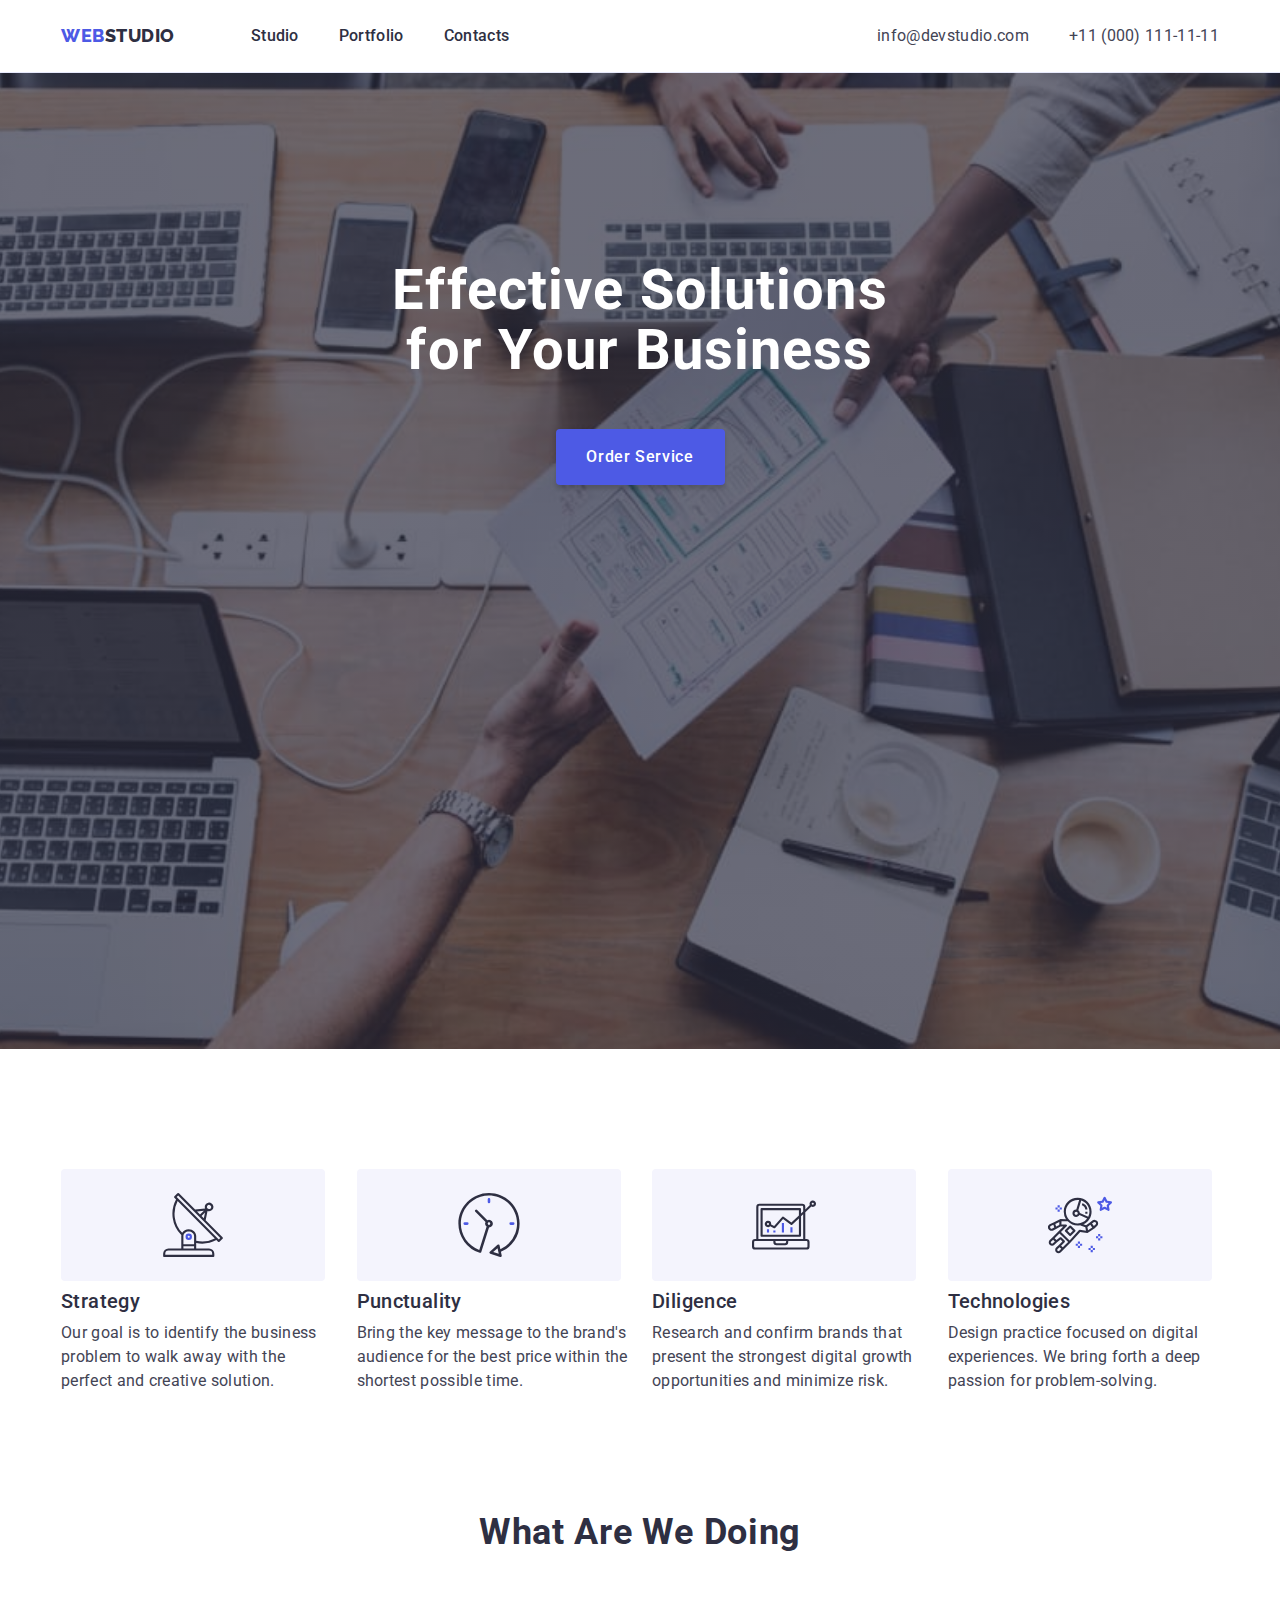
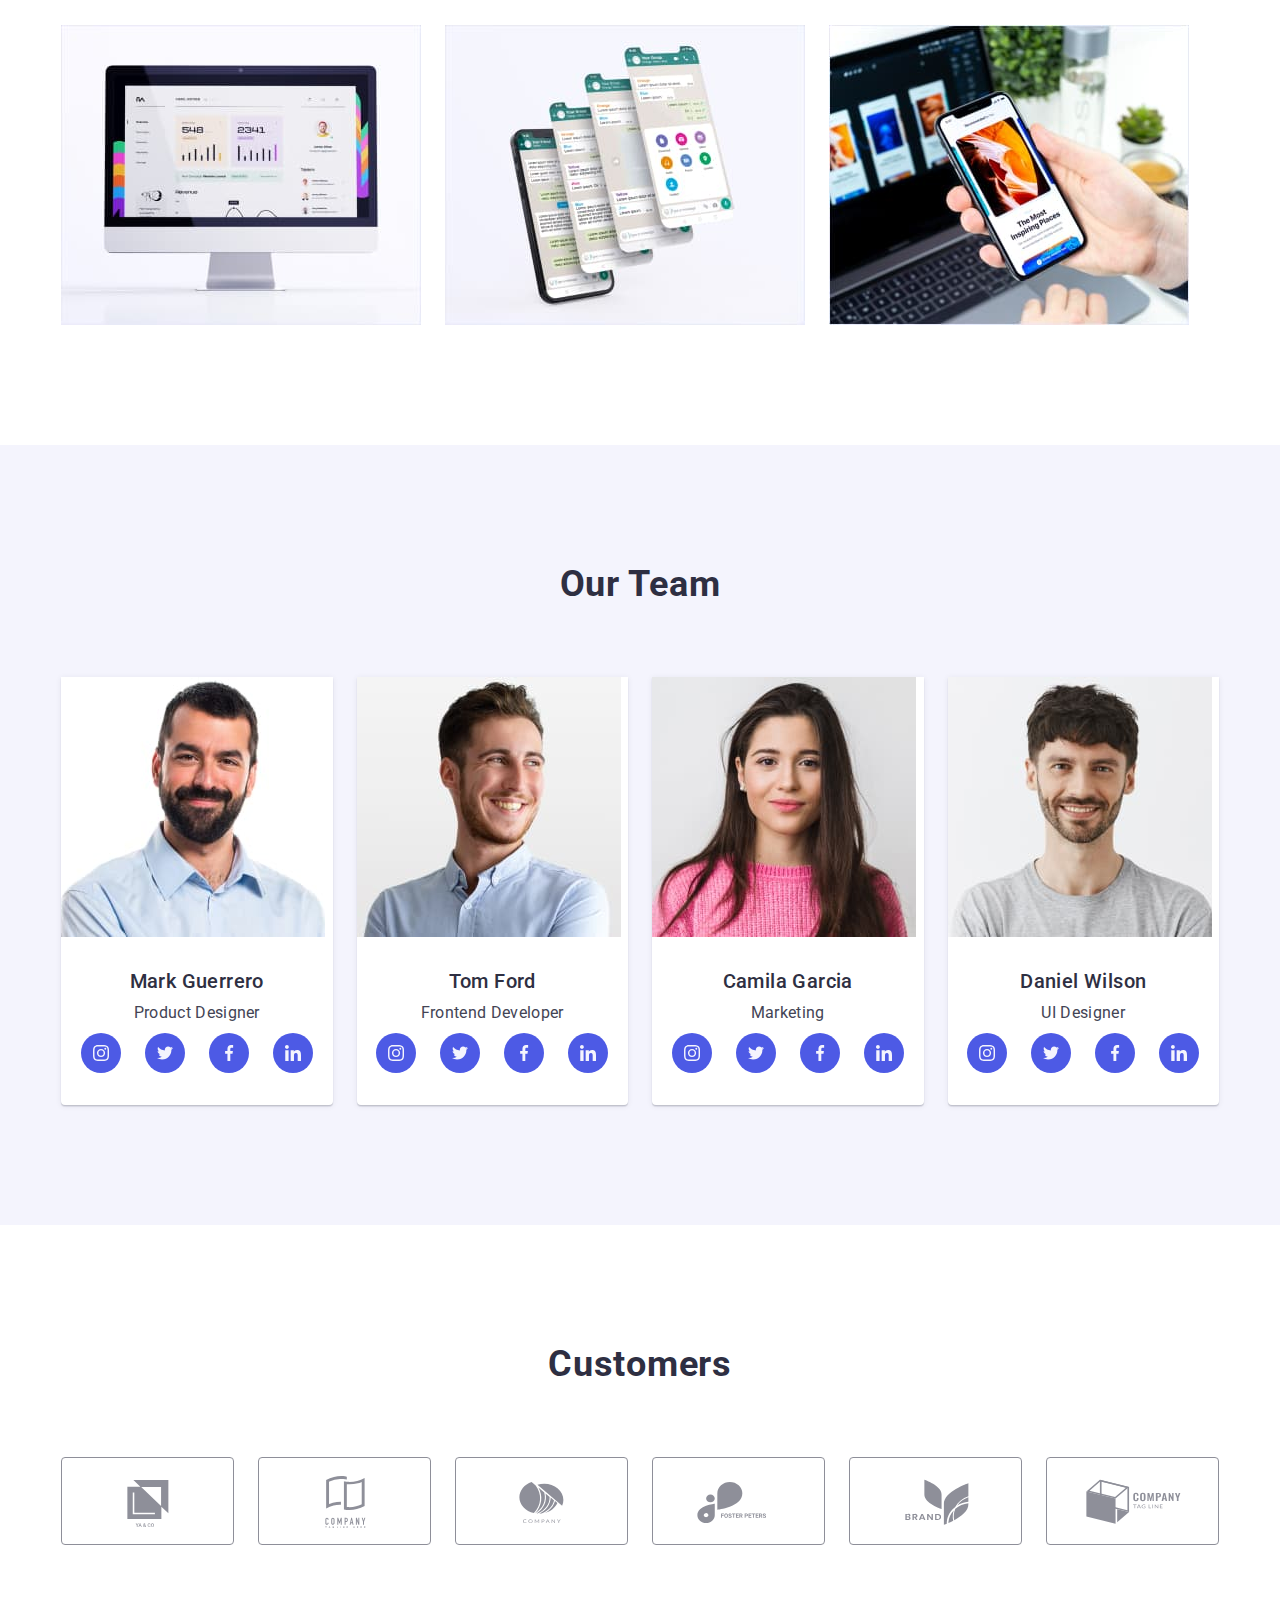
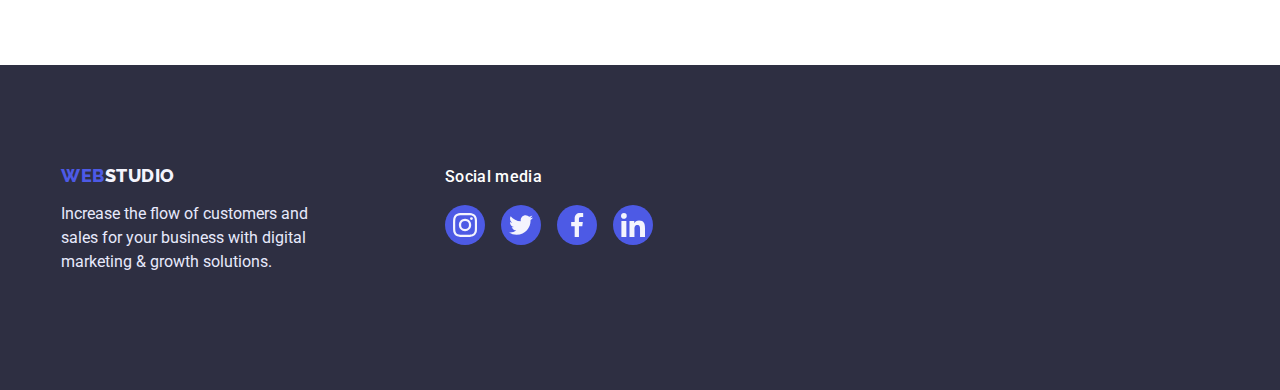
==== index.html @ d2c9862b "Initial commit" ====
<!DOCTYPE html>
<html lang="en">
  <head>
    <meta charset="UTF-8" />
    <meta http-equiv="X-UA-Compatible" content="IE=edge" />
    <meta name="viewport" content="width=device-width, initial-scale=1.0" />
    <title>WebStudio</title>
    <link rel="preconnect" href="https://fonts.googleapis.com" />
    <link rel="preconnect" href="https://fonts.gstatic.com" crossorigin />
    <link
      href="https://fonts.googleapis.com/css2?family=Raleway:wght@800&family=Roboto:wght@400;500;700;900&display=swap"
      rel="stylesheet"
    />

    <link
      rel="stylesheet"
      href="https://cdnjs.cloudflare.com/ajax/libs/modern-normalize/1.1.0/modern-normalize.min.css"
      integrity="sha512-wpPYUAdjBVSE4KJnH1VR1HeZfpl1ub8YT/NKx4PuQ5NmX2tKuGu6U/JRp5y+Y8XG2tV+wKQpNHVUX03MfMFn9Q=="
      crossorigin="anonymous"
      referrerpolicy="no-referrer"
    />

    <link rel="stylesheet" href="./css/styles.css" />
  </head>
  <body>
    <header class="heder-border">
      <div class="container box main-nav">
        <nav class="main-nav">
          <a href="./index.html" class="main-logo link"
            >Web<span class="logo-part link">Studio</span>
          </a>
          <ul class="list site-nav">
            <li><a href="./index.html" class="studio-navi link">Studio</a></li>
            <li>
              <a href="./portfolio.html" class="studio-navi link">Portfolio</a>
            </li>
            <li><a href="" class="studio-navi link">Contacts</a></li>
          </ul>
        </nav>
        <address class="feedback">
          <ul class="list feedback-nav">
            <li>
              <a href="mailto:info@devstudio.com" class="feedback-email link"
                >info@devstudio.com</a
              >
            </li>
            <li>
              <a href="tel:+110001111111" class="feedback-telefon link"
                >+11 (000) 111-11-11</a
              >
            </li>
          </ul>
        </address>
      </div>
    </header>
    <main>
      <!--section 1-->
      <section class="hero-section overlay">
        <div class="container box">
          <h1 class="hero-title">Effective Solutions for Your Business</h1>
          <button type="button" class="button">Order Service</button>
        </div>
      </section>

      <!--section 2-->
      <section class="our-advantages">
        <div class="container box">
          <h2 class="header-zwai" hidden>Our advantages</h2>
          <ul class="list advantages-item">
            <li class="text advantages">
              <div class="icons-seczwai">
                <svg class="logo-szwai" width="64" height="64">
                  <use href="./images/icon.svg#icon-antenna"></use>
                </svg>
              </div>
              <h3 class="header-drai studio">Strategy</h3>
              <p class="main-text studio">
                Our goal is to identify the business problem to walk away with
                the perfect and creative solution.
              </p>
            </li>
            <li class="text advantages">
              <div class="icons-seczwai">
                <svg class="logo-szwai" width="64" height="64">
                  <use href="./images/icon.svg#icon-clock"></use>
                </svg>
              </div>
              <h3 class="header-drai studio">Punctuality</h3>
              <p class="main-text studio">
                Bring the key message to the brand's audience for the best price
                within the shortest possible time.
              </p>
            </li>
            <li class="text advantages">
              <div class="icons-seczwai">
                <svg class="logo-szwai" width="64" height="64">
                  <use href="./images/icon.svg#icon-diagram"></use>
                </svg>
              </div>
              <h3 class="header-drai studio">Diligence</h3>
              <p class="main-text studio">
                Research and confirm brands that present the strongest digital
                growth opportunities and minimize risk.
              </p>
            </li>
            <li class="text advantages">
              <div class="icons-seczwai">
                <svg class="logo-szwai" width="64" height="64">
                  <use href="./images/icon.svg#icon-astronaut"></use>
                </svg>
              </div>
              <h3 class="header-drai studio">Technologies</h3>
              <p class="main-text studio">
                Design practice focused on digital experiences. We bring forth a
                deep passion for problem-solving.
              </p>
            </li>
          </ul>
        </div>
      </section>

      <!--section 3-->
      <section class="we-doing">
        <div class="container box">
          <h2 class="header-zwai">What are we doing</h2>
          <ul class="list wedoing-item">
            <li class="wedoing-image">
              <img src="./images/studio/comp.jpg" alt="Computer" width="360" />
            </li>
            <li class="wedoing-image">
              <img
                src="./images/studio/telefon.jpg"
                alt="Telefon"
                width="360"
              />
            </li>
            <li class="wedoing-image">
              <img
                src=".//images/studio/telefonlaptop.jpg"
                alt="Telefon-laptop"
                width="360"
              />
            </li>
          </ul>
        </div>
      </section>

      <!--section 4-->
      <section class="section-vier">
        <div class="container box">
          <h2 class="header-zwai">Our Team</h2>
          <ul class="list ourteam-item">
            <li class="team-item ourteam-image">
              <img
                src="./images/studio/markguerero.jpg"
                alt="Mark Guerrero"
                width="264"
              />
              <div class="work-position">
                <h3 class="header-drai">Mark Guerrero</h3>
                <p class="main-text">Product Designer</p>
                <ul class="social-list list">
                  <li class="social-list-item">
                    <a href="" class="social-list-link">
                      <svg class="social-list-icon" width="16" height="16">
                        <use href="./images/icon.svg#icon-instagram"></use>
                      </svg>
                    </a>
                  </li>
                  <li class="social-list-item">
                    <a href="" class="social-list-link">
                      <svg class="social-list-icon" width="16" height="16">
                        <use href="./images/icon.svg#icon-twitter"></use>
                      </svg>
                    </a>
                  </li>
                  <li class="social-list-item">
                    <a href="" class="social-list-link">
                      <svg class="social-list-icon" width="16" height="16">
                        <use href="./images/icon.svg#icon-facebook"></use>
                      </svg>
                    </a>
                  </li>
                  <li class="social-list-item">
                    <a href="" class="social-list-link">
                      <svg class="social-list-icon" width="16" height="16">
                        <use href="./images/icon.svg#icon-linkedin"></use>
                      </svg>
                    </a>
                  </li>
                </ul>
              </div>
            </li>
            <li class="team-item ourteam-image">
              <img
                src="./images/studio/tomford.jpg"
                alt="Tom Ford"
                width="264"
              />
              <div class="work-position">
                <h3 class="header-drai">Tom Ford</h3>
                <p class="main-text">Frontend Developer</p>
                <ul class="social-list list">
                  <li class="social-list-item">
                    <a href="" class="social-list-link">
                      <svg class="social-list-icon" width="16" height="16">
                        <use href="./images/icon.svg#icon-instagram"></use>
                      </svg>
                    </a>
                  </li>
                  <li class="social-list-item">
                    <a href="" class="social-list-link">
                      <svg class="social-list-icon" width="16" height="16">
                        <use href="./images/icon.svg#icon-twitter"></use>
                      </svg>
                    </a>
                  </li>
                  <li class="social-list-item">
                    <a href="" class="social-list-link">
                      <svg class="social-list-icon" width="16" height="16">
                        <use href="./images/icon.svg#icon-facebook"></use>
                      </svg>
                    </a>
                  </li>
                  <li class="social-list-item">
                    <a href="" class="social-list-link">
                      <svg class="social-list-icon" width="16" height="16">
                        <use href="./images/icon.svg#icon-linkedin"></use>
                      </svg>
                    </a>
                  </li>
                </ul>
              </div>
            </li>
            <li class="team-item ourteam-image">
              <img
                src="./images/studio/camilagarcia.jpg"
                alt="Camila Garcia"
                width="264"
              />
              <div class="work-position">
                <h3 class="header-drai">Camila Garcia</h3>
                <p class="main-text">Marketing</p>
                <ul class="social-list list">
                  <li class="social-list-item">
                    <a href="" class="social-list-link">
                      <svg class="social-list-icon" width="16" height="16">
                        <use href="./images/icon.svg#icon-instagram"></use>
                      </svg>
                    </a>
                  </li>
                  <li class="social-list-item">
                    <a href="" class="social-list-link">
                      <svg class="social-list-icon" width="16" height="16">
                        <use href="./images/icon.svg#icon-twitter"></use>
                      </svg>
                    </a>
                  </li>
                  <li class="social-list-item">
                    <a href="" class="social-list-link">
                      <svg class="social-list-icon" width="16" height="16">
                        <use href="./images/icon.svg#icon-facebook"></use>
                      </svg>
                    </a>
                  </li>
                  <li class="social-list-item">
                    <a href="" class="social-list-link">
                      <svg class="social-list-icon" width="16" height="16">
                        <use href="./images/icon.svg#icon-linkedin"></use>
                      </svg>
                    </a>
                  </li>
                </ul>
              </div>
            </li>
            <li class="team-item ourteam-image">
              <img
                src="./images/studio/danielwilson.jpg"
                alt="Daniel Wilson"
                width="264"
              />
              <div class="work-position">
                <h3 class="header-drai">Daniel Wilson</h3>
                <p class="main-text">UI Designer</p>
                <ul class="social-list list">
                  <li class="social-list-item">
                    <a
                      href="https://www.instagram.com"
                      class="social-list-link"
                    >
                      <svg class="social-list-icon" width="16" height="16">
                        <use href="./images/icon.svg#icon-instagram"></use>
                      </svg>
                    </a>
                  </li>
                  <li class="social-list-item">
                    <a href="" class="social-list-link">
                      <svg class="social-list-icon" width="16" height="16">
                        <use href="./images/icon.svg#icon-twitter"></use>
                      </svg>
                    </a>
                  </li>
                  <li class="social-list-item">
                    <a href="" class="social-list-link">
                      <svg class="social-list-icon" width="16" height="16">
                        <use href="./images/icon.svg#icon-facebook"></use>
                      </svg>
                    </a>
                  </li>
                  <li class="social-list-item">
                    <a href="" class="social-list-link">
                      <svg class="social-list-icon" width="16" height="16">
                        <use href="./images/icon.svg#icon-linkedin"></use>
                      </svg>
                    </a>
                  </li>
                </ul>
              </div>
            </li>
          </ul>
        </div>
      </section>

      <!-- Section-5 -->

      <section class="company">
        <div class="container box">
          <h2 class="header-zwai section-funf">Customers</h2>
          <ul class="compani-list list">
            <li class="company-list-item">
              <a href="" class="company-list-link">
                <svg class="company-list-icon" width="104" height="56">
                  <use href="./images/icon.svg#icon-Logo"></use>
                </svg>
              </a>
            </li>
            <li class="company-list-item">
              <a href="" class="company-list-link">
                <svg class="company-list-icon" width="104" height="56">
                  <use href="./images/icon.svg#icon-Logo-1"></use>
                </svg>
              </a>
            </li>
            <li class="company-list-item">
              <a href="" class="company-list-link">
                <svg class="company-list-icon" width="104" height="56">
                  <use href="./images/icon.svg#icon-Logo-2"></use>
                </svg>
              </a>
            </li>
            <li class="company-list-item">
              <a href="" class="company-list-link">
                <svg class="company-list-icon" width="104" height="56">
                  <use href="./images/icon.svg#icon-Logo-3"></use>
                </svg>
              </a>
            </li>
            <li class="company-list-item">
              <a href="" class="company-list-link">
                <svg class="company-list-icon" width="104" height="56">
                  <use href="./images/icon.svg#icon-Logo-4"></use>
                </svg>
              </a>
            </li>
            <li class="company-list-item">
              <a href="" class="company-list-link">
                <svg class="company-list-icon" width="104" height="56">
                  <use href="./images/icon.svg#icon-Logo-5"></use>
                </svg>
              </a>
            </li>
          </ul>
        </div>
      </section>
    </main>
    <footer class="footer-item box">
      <div class="container footer-zwaipart box">
        <div class="footer-part-main">
          <a href="./index.html" class="main-logo link"
            >Web<span class="footer-part link">Studio</span>
          </a>
          <p class="footer-inform">
            Increase the flow of customers and sales for your business with
            digital marketing & growth solutions.
          </p>
        </div>
        <div class="footer-part-social">
          <p class="social-media">Social media</p>
          <ul class="socialmedia-list list">
            <li class="socialmedia-item">
              <a href="" class="socialmedia-link">
                <svg class="socialmedia-icon" width="24" height="24">
                  <use href="./images/icon.svg#icon-instagram"></use>
                </svg>
              </a>
            </li>
            <li class="socialmedia-item">
              <a href="" class="socialmedia-link">
                <svg class="socialmedia-icon" width="24" height="24">
                  <use href="./images/icon.svg#icon-twitter"></use>
                </svg>
              </a>
            </li>
            <li class="socialmedia-item">
              <a href="" class="socialmedia-link">
                <svg class="socialmedia-icon" width="24" height="24">
                  <use href="./images/icon.svg#icon-facebook"></use>
                </svg>
              </a>
            </li>
            <li class="socialmedia-item">
              <a href="" class="socialmedia-link">
                <svg class="socialmedia-icon" width="24" height="24">
                  <use href="./images/icon.svg#icon-linkedin"></use>
                </svg>
              </a>
            </li>
          </ul>
        </div>
      </div>
    </footer>
  </body>
</html>
---- css/styles.css ----
/* Typography */

/* Colors */

:root {
  --primary-brand-color: #4d5ae5;
  --pressed-state-color: #404bbf;
  --dark-color: #2e2f42;
  --success-color: #31d0aa;
  --body-text-color: #434455;
  --subtle-text-color: #8e8f99;
  --accent-color: #e7e9fc;
  --light-color: #f4f4fd;
  --modal-overlay-color: #2e2f42;
  --hero-background-color: #2e2f42;
  --body-background-color: #ffffff;
  --company-color: #afb1b8;
}

.link {
  text-decoration: none;
}

.list {
  padding: 0;
  margin: 0;

  list-style: none;
}

/* .box {
  outline: 2px solid tomato;
} */

.section-padding {
  padding-top: 0;
  padding-bottom: 0;
}

.container {
  width: 1158px;
  padding-left: 15px;
  padding-right: 15px;
  margin: 0 auto;
}

img {
  display: block;
}

/* Header 1 */
.hero-title {
  margin: 0 auto 48px;
  max-width: 496px;

  font-weight: 700;
  font-size: 56px;
  line-height: 1.07;
  letter-spacing: 0.02em;
  color: var(--body-background-color);
}

/* Header 2 */
.header-zwai {
  margin-top: 0;
  margin-bottom: 72px;

  font-weight: 700;
  font-size: 36px;
  line-height: 1.11;
  text-align: center;
  letter-spacing: 0.02em;
  text-transform: capitalize;
  color: var(--dark-color);
}

/* Header 3 */
.header-drai {
  text-align: center;
  margin-top: 0;
  margin-bottom: 8px;

  font-weight: 500;
  font-size: 20px;
  line-height: 1.2;
  letter-spacing: 0.02em;
  color: var(--dark-color);
}

body {
  margin: 0;
  font-family: 'Roboto', sans-serif;
  background-color: var(--body-background-color);
  color: var(--body-text-color);
}

.main-text {
  text-align: center;
  margin-top: 0;
  margin-bottom: 0;

  font-size: 16px;
  line-height: 1.5;
  letter-spacing: 0.02em;
  color: var(--body-text-color);
}

/* Header */

.heder-border {
  border-bottom: 1px solid var(--accent-color);
  box-shadow: 0px 2px 1px rgba(46, 47, 66, 0.08),
    0px 1px 1px rgba(46, 47, 66, 0.16), 0px 1px 6px rgba(46, 47, 66, 0.08);
}

.main-logo {
  margin-right: 76px;

  font-family: 'Raleway', sans-serif;
  font-weight: 800;
  font-size: 18px;
  line-height: 1.17;
  letter-spacing: 0.03em;
  text-transform: uppercase;
  color: var(--primary-brand-color);
}

.main-nav {
  display: flex;
  align-items: center;
  margin-right: auto;
}

.main-logo .logo-part {
  color: var(--dark-color);
}

/* Site nav */
.site-nav {
  display: flex;
  gap: 40px;
}

.studio-navi {
  display: block;
  padding: 24px 0;

  font-weight: 500;
  font-size: 16px;
  line-height: 1.5;
  letter-spacing: 0.02em;
  color: var(--dark-color);
}

.studio-navi:hover,
.studio-navi:focus {
  color: var(--pressed-state-color);
}

.feedback {
  font-style: normal;
  font-weight: 400;
  font-size: 16px;
  line-height: 1.5;
  letter-spacing: 0.02em;
  color: var(--body-text-color);
}

.feedback-nav {
  display: flex;
  gap: 40px;
}

.feedback-email {
  font-size: 16px;
  line-height: 1.5;
  letter-spacing: 0.02em;
  color: var(--body-text-color);
}

.feedback-telefon {
  margin-right: 0;

  font-size: 16px;
  line-height: 1.5;
  letter-spacing: 0.02em;
  color: var(--body-text-color);
}

.feedback-email:hover,
.feedback-email:focus,
.feedback-telefon:hover,
.feedback-telefon:focus {
  color: var(--pressed-state-color);
}
/* Studio */

/* Main */
/* section 1 hero-section*/

.hero-section {
  padding-top: 188px;
  padding-bottom: 188px;
  text-align: center;

  background-color: var(--hero-background-color);
}

.overlay {
  max-width: 1440px;
  height: 600px;
  margin-left: auto;
  margin-right: auto;
  background-image: linear-gradient(
      rgba(46, 47, 66, 0.7),
      rgba(46, 47, 66, 0.7)
    ),
    url(../images/bg/people-office.jpg);
  background-repeat: no-repeat;
  background-position: center;
  background-color: var(--hero-background-color);
  background-size: cover;
}

.button {
  display: block;
  min-width: 169px;
  height: 56px;
  border: none;
  border-radius: 4px;
  box-shadow: 0px 4px 4px rgba(0, 0, 0, 0.15);
  cursor: pointer;
  margin: 0 auto;

  color: var(--body-background-color);
  background-color: var(--primary-brand-color);
  font-family: 'Roboto', sans-serif;
  font-weight: 500;
  font-size: 16px;
  line-height: 1.5;
  letter-spacing: 0.04em;
}

.button:hover,
.button:focus {
  background-color: var(--pressed-state-color);
  cursor: pointer;
}

/* section 2 our-advantages */
.our-advantages {
  padding: 120px 0;
}

.advantages-item {
  display: flex;
  gap: 24px;
}

.text.advantages {
  width: calc((100% - 72px) / 4);
}

.header-drai.studio {
  display: block;
  text-align: left;
}

.main-text.studio {
  text-align: left;
}

.icons-seczwai {
  display: flex;
  justify-content: center;
  align-items: center;
  border-radius: 4px;
  width: 264px;
  height: 112px;
  background-color: var(--light-color);
  /* outline: 1px solid tomato; */
  margin-bottom: 8px;
}

.logo-szwai {
  display: flex;
  justify-content: center;
  align-items: center;
}

/* section 3 we-doing */

.we-doing {
  padding-bottom: 120px;
}

.wedoing-item {
  display: flex;
  gap: 24px;
}

.wedoing-item.wedoing-image {
  width: calc((100% - 48px) / 3);
}

/* section 4 */
.section-vier {
  padding-top: 120px;
  padding-bottom: 120px;
  background-color: var(--light-color);
}

.ourteam-item {
  display: flex;
  gap: 24px;
}

.team-item {
  width: calc((100% - 72px) / 4);

  background-color: var(--body-background-color);
  box-shadow: 0px 1px 6px rgba(46, 47, 66, 0.08),
    0px 1px 1px rgba(46, 47, 66, 0.16), 0px 2px 1px rgba(46, 47, 66, 0.08);
  border-radius: 0px 0px 4px 4px;
}

.work-position {
  padding: 32px 0;
  border-radius: 0px 0px 4px 4px;
}

.social-list-link {
  display: flex;
  justify-content: center;
  align-items: center;

  width: 40px;
  height: 40px;
  border-radius: 50%;
  background-color: var(--primary-brand-color);
}

.social-list-icon {
  fill: var(--light-color);
}

.social-list {
  display: flex;
  justify-content: center;
  gap: 24px;
  margin-top: 8px;
}

.social-list-link:hover,
.social-list-link:focus {
  background-color: var(--pressed-state-color);
}

/* Section-5 */
.company {
  padding-top: 120px;
  padding-bottom: 120px;
}

.header-zwai.section-funf {
  line-height: 1.1;
}

.compani-list {
  display: flex;
  align-items: center;
  gap: 24px;
}

.company-list-item {
  display: flex;
  width: calc((100% - 120px) / 6);
  height: 88px;
}

.company-list-icon {
  fill: currentColor;
}

.company-list-link {
  display: flex;
  align-items: center;
  justify-content: center;
  width: 100%;

  border: 1px solid var(--subtle-text-color);
  border-radius: 4px;
  color: var(--subtle-text-color);
  /* color: var(--company-color); */
}

.company-list-link:hover,
.company-list-link:focus {
  border: 1px solid var(--pressed-state-color);
  color: var(--pressed-state-color);
}

/* Footer */
.footer-item {
  padding-top: 100px;
  padding-bottom: 100px;
  background-color: var(--dark-color);
}

.footer-einspart > a {
  display: inline-block;
  margin-bottom: 16px;
}

.footer-part {
  font-size: 18px;
  line-height: 1.17;
  letter-spacing: 0.03em;
  text-transform: uppercase;
  color: var(--light-color);
}

.footer-inform {
  margin-top: 16px;
  max-width: 264px;

  font-weight: 400;
  font-size: 16px;
  line-height: 24px;
  color: var(--accent-color);
}

.social-media {
  margin-top: 0;
  margin-bottom: 16px;
  padding-top: 0;
  font-weight: 500;
  font-size: 16px;
  line-height: 1.5;
  letter-spacing: 0.02em;
  color: var(--body-background-color);
}

.container.footer-zwaipart {
  display: flex;
  align-items: baseline;
  gap: 120px;
}

.socialmedia-icon {
  fill: var(--light-color);
}

.socialmedia-list {
  display: flex;
  justify-content: end;
  gap: 16px;
}

.socialmedia-link {
  display: flex;
  justify-content: center;
  align-items: center;

  width: 40px;
  height: 40px;
  border-radius: 50%;
  background-color: var(--primary-brand-color);
}

.socialmedia-link:hover,
.socialmedia-link:focus {
  background-color: var(--success-color);
}

/* Portfolio */
/* Main */

/* section-filters */
.filters {
  padding-right: 0;
  padding-left: 0;
  padding-top: 120px;
  padding-bottom: 120px;
}

.button-item {
  gap: 24px;
  margin-bottom: 72px;
  display: flex;
  justify-content: center;
}

.button-portfolio {
  padding: 12px 24px;
  border: 1px solid var(--accent-color);
  border-radius: 4px;

  color: var(--primary-brand-color);
  background-color: var(--light-color);
  font-family: 'Roboto', sans-serif;
  font-weight: 500;
  font-size: 16px;
  line-height: 1.5;
  letter-spacing: 0.04em;
}

.button-portfolio:hover,
.button-portfolio:focus {
  color: var(--body-background-color);
  background-color: var(--pressed-state-color);
  cursor: pointer;
  border: 1px solid transparent;
  box-shadow: 0px 3px 1px rgba(0, 0, 0, 0.1), 0px 2px 1px rgba(0, 0, 0, 0.08),
    0px 2px 2px rgba(0, 0, 0, 0.12);
}

.portfolio-title {
  margin-top: 0;
  margin-bottom: 8px;

  font-weight: 500;
  font-size: 20px;
  line-height: 1.2;
  letter-spacing: 0.02em;
  color: var(--dark-color);
}

.filters-image {
  column-gap: 24px;
  row-gap: 48px;
  display: flex;
  flex-wrap: wrap;
  /* background-color: teal; */
}

.filters-element {
  width: calc((100% - 48px) / 3);
  /* background-color: tomato; */
}

.filters-element:hover,
.filters-element:focus {
  box-shadow: 0px 1px 6px rgba(46, 47, 66, 0.08),
    0px 1px 1px rgba(46, 47, 66, 0.16), 0px 2px 1px rgba(46, 47, 66, 0.08);
}

.filters-element-link {
  display: block;
}

.filters-element-link:hover,
.filters-element-link:focus {
  box-shadow: 0px 1px 6px rgba(46, 47, 66, 0.08),
    0px 1px 1px rgba(46, 47, 66, 0.16), 0px 2px 1px rgba(46, 47, 66, 0.08);
}

.portfolio-work {
  padding: 32px 16px;
  border: 1px solid var(--accent-color);
  border-top: none;
  margin-bottom: 8px;
}

div.portfolio-work {
  margin-bottom: 0;
}

.main-text.portfolio {
  text-align: left;
}

/* .filters-element:not(:nth-child(3n)) {
  margin-right: 24px;
} */

/* .filters-element:nth-child(3n){
  margin-right: 0;
} */

/* .filters-element:not(:nth-last-child(-n + 3)) {
  margin-bottom: 48px;
} */

/* .filters-element:nth-last-child(-n+3){
  margin-bottom: 0;
} */
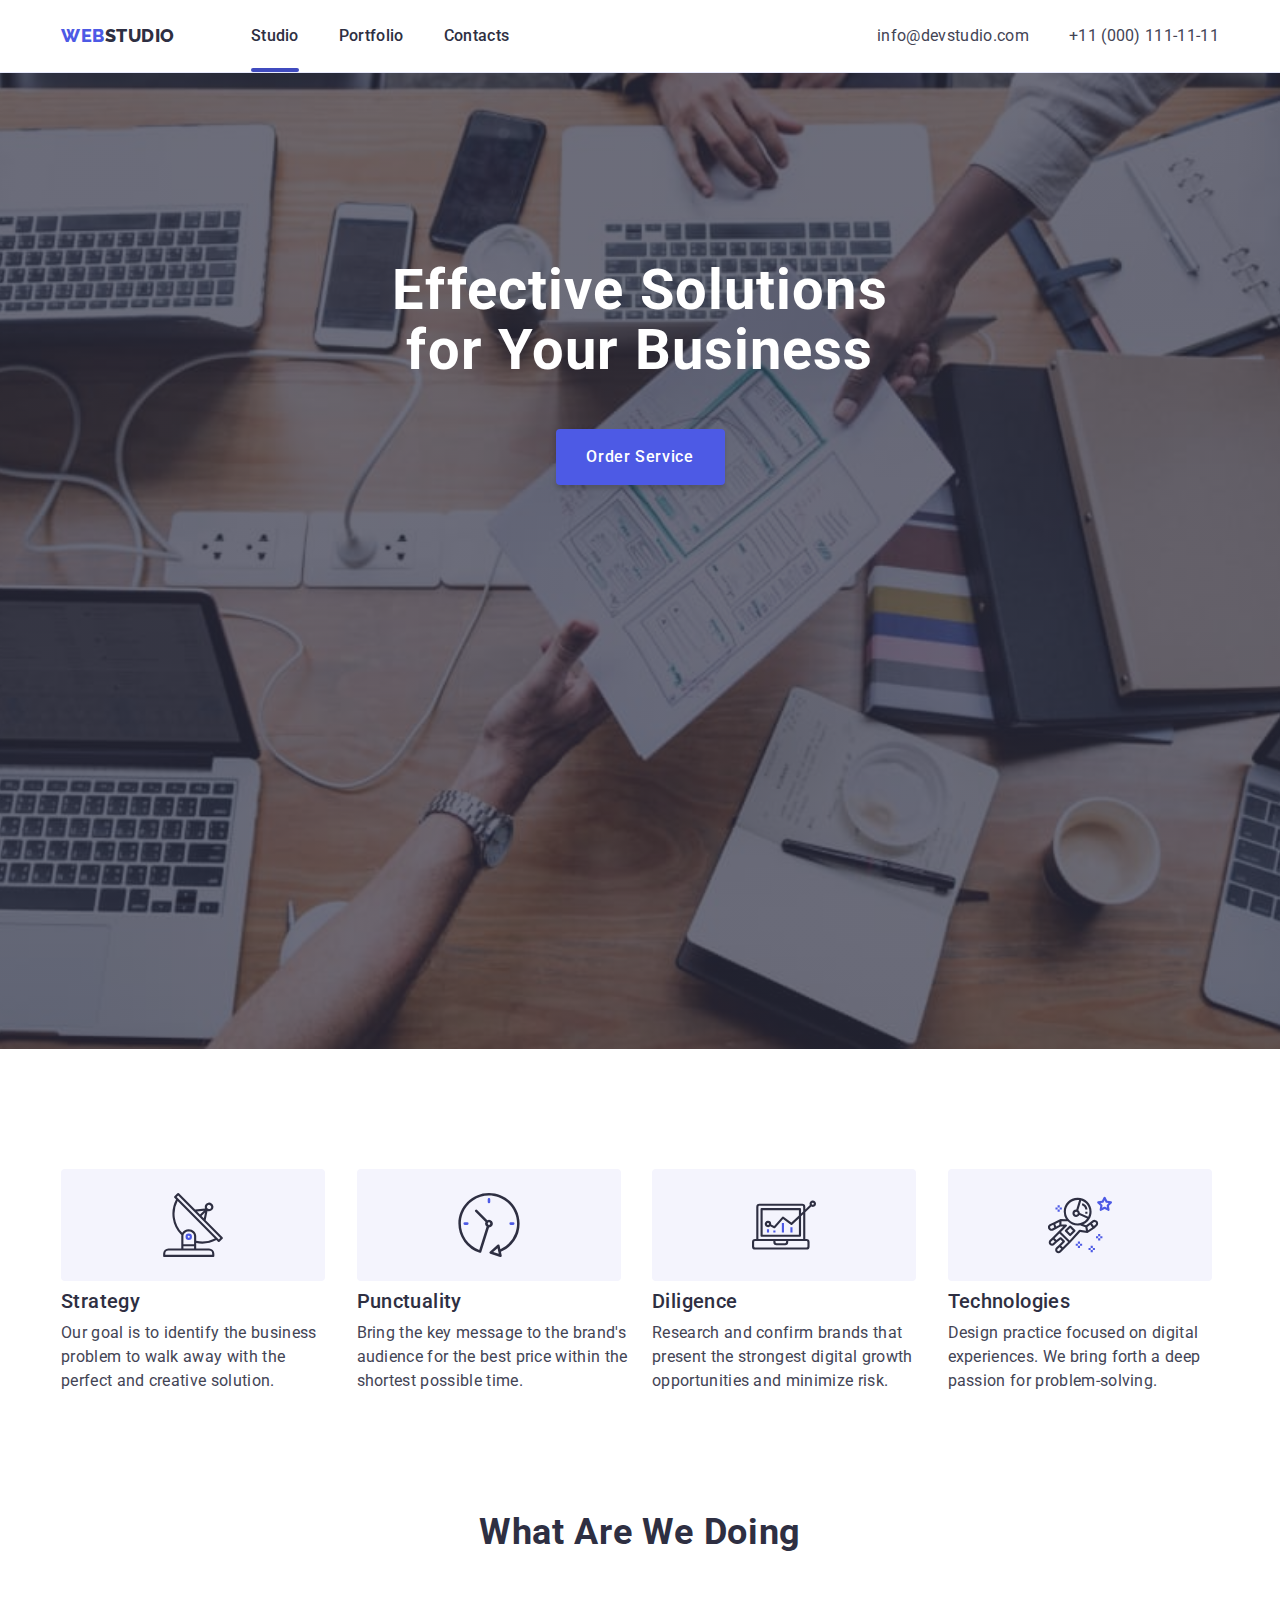
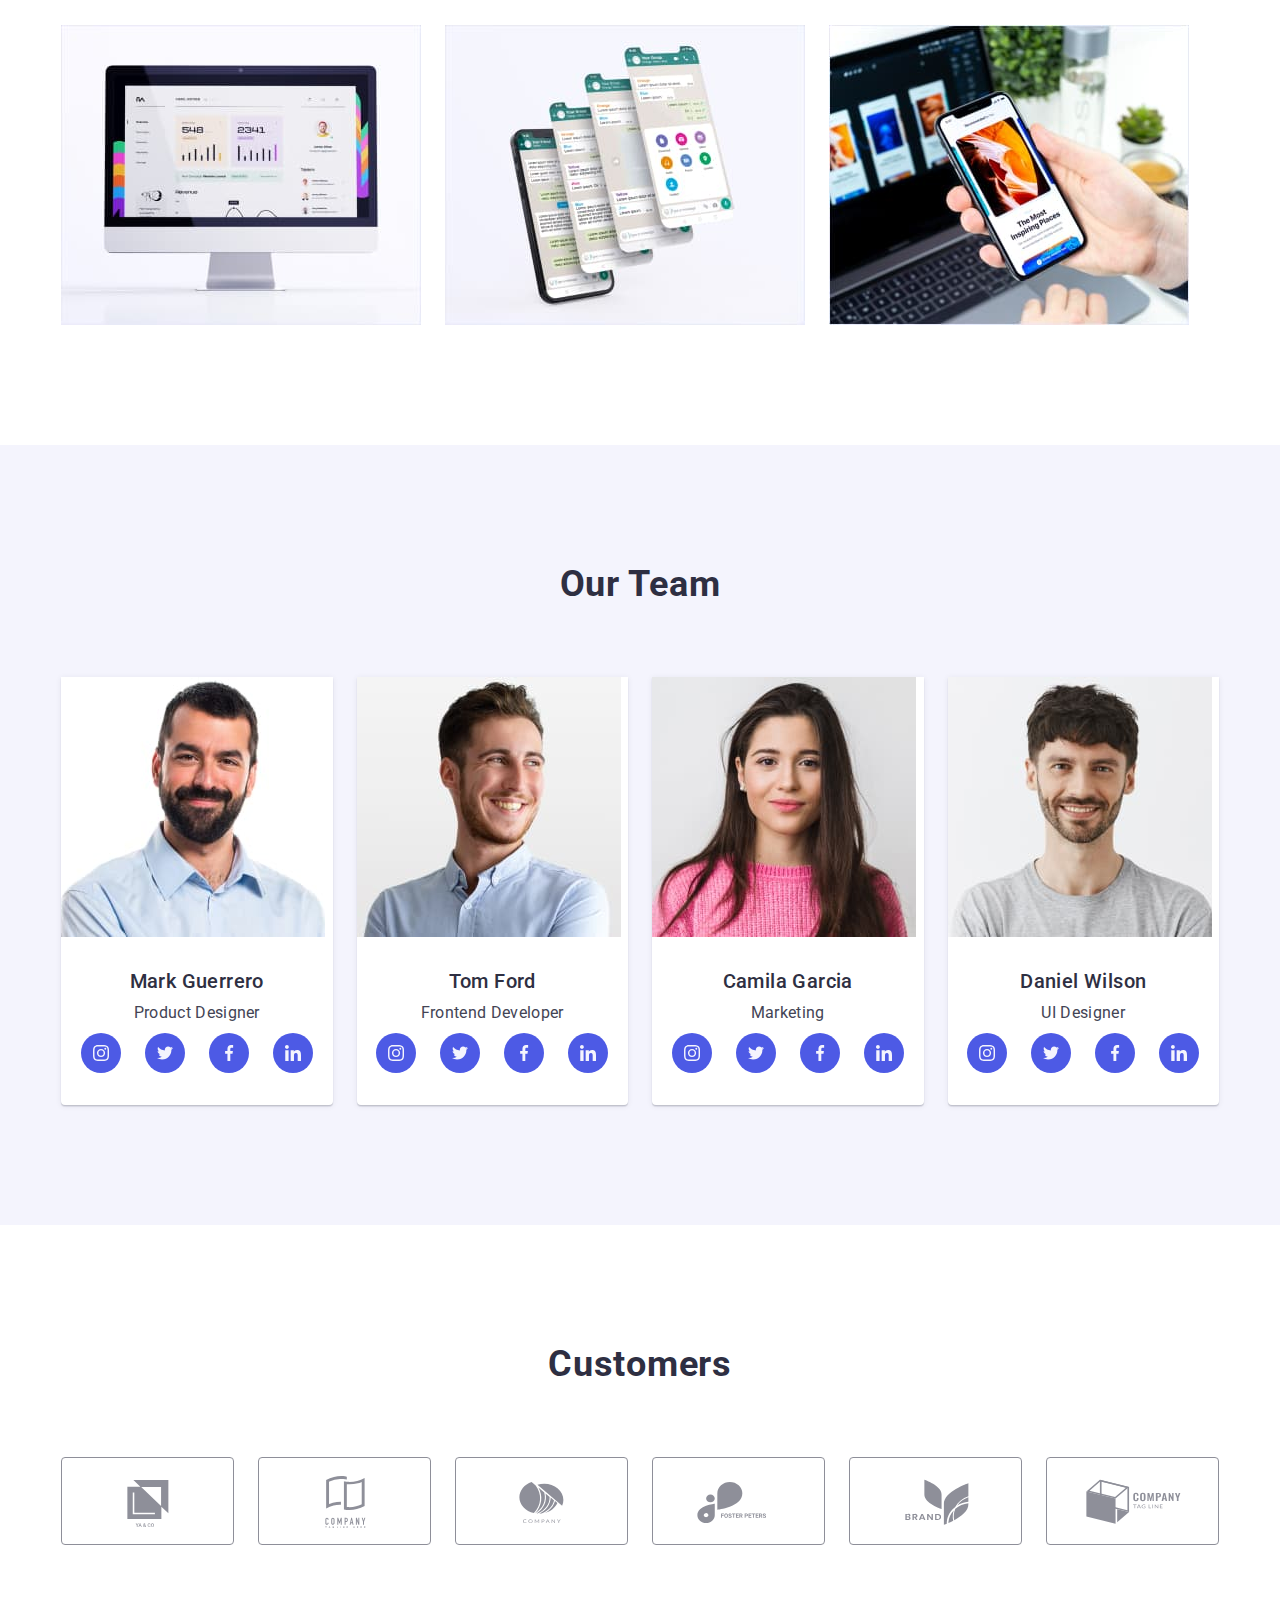
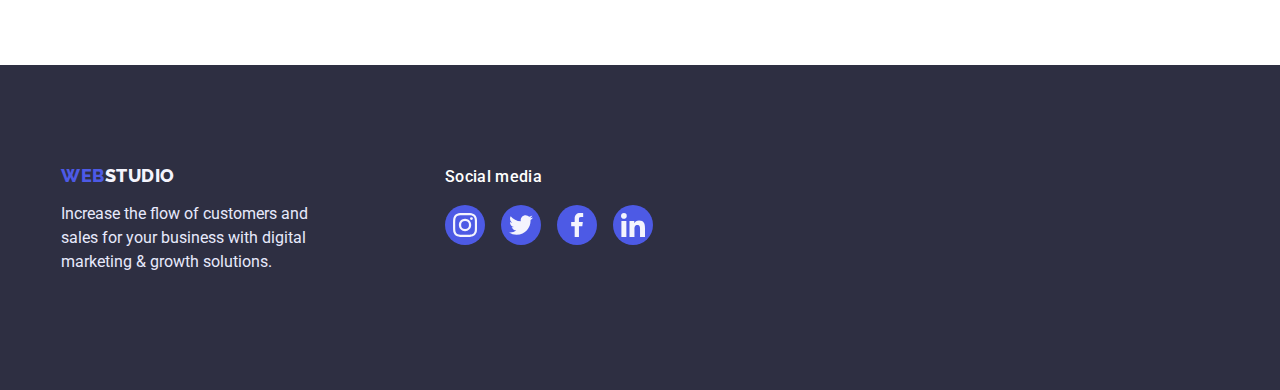
==== commit d1ea51d1: "2004-1" ====
--- a/index.html
+++ b/index.html
@@ -30,7 +30,11 @@
             >Web<span class="logo-part link">Studio</span>
           </a>
           <ul class="list site-nav">
-            <li><a href="./index.html" class="studio-navi link">Studio</a></li>
+            <li>
+              <a href="./index.html" class="studio-navi current-page link"
+                >Studio</a
+              >
+            </li>
             <li>
               <a href="./portfolio.html" class="studio-navi link">Portfolio</a>
             </li>
@@ -58,7 +62,9 @@
       <section class="hero-section overlay">
         <div class="container box">
           <h1 class="hero-title">Effective Solutions for Your Business</h1>
-          <button type="button" class="button">Order Service</button>
+          <button type="button" class="button" data-modal-open>
+            Order Service
+          </button>
         </div>
       </section>
 
@@ -145,7 +151,7 @@
         </div>
       </section>
 
-      <!--section 4-->
+      <!--section 4 Our Team-->
       <section class="section-vier">
         <div class="container box">
           <h2 class="header-zwai">Our Team</h2>
@@ -419,5 +425,19 @@
         </div>
       </div>
     </footer>
+
+    <!-- Modal section -->
+
+    <div class="backdrop is-hidden" data-modal>
+      <div class="modal">
+        <button type="button" class="modal-close-btn" data-modal-close>
+          <svg class="modal-close-btn-icon" width="8" height="8">
+            <use href="./images/icon.svg#icon-close-modal"></use>
+          </svg>
+        </button>
+      </div>
+    </div>
+
+    <script src="./js/modal.js"></script>
   </body>
 </html>
--- a/css/styles.css
+++ b/css/styles.css
@@ -15,6 +15,11 @@
   --hero-background-color: #2e2f42;
   --body-background-color: #ffffff;
   --company-color: #afb1b8;
+
+  --modal-background: #fcfcfc;
+  --backdor-background: rgba(46, 47, 66, 0.4);
+
+  --transition-dur-and-func: 250ms cubic-bezier(0.4, 0, 0.2, 1);
 }
 
 .link {
@@ -142,8 +147,10 @@
 }
 
 .studio-navi {
+  position: relative;
   display: block;
   padding: 24px 0;
+  transition: color var(--transition-dur-and-func);
 
   font-weight: 500;
   font-size: 16px;
@@ -157,6 +164,25 @@
   color: var(--pressed-state-color);
 }
 
+.studio-navi::after {
+  content: '';
+  position: absolute;
+  bottom: 0;
+  left: 0;
+
+  display: inline-block;
+  width: 100%;
+  height: 4px;
+  border-radius: 2px;
+  /* background: var(--pressed-state-color); */
+}
+
+.studio-navi.current-page::after,
+.studio-navi:hover::after,
+.studio-navi:focus::after {
+  background: var(--pressed-state-color);
+}
+
 .feedback {
   font-style: normal;
   font-weight: 400;
@@ -172,6 +198,8 @@
 }
 
 .feedback-email {
+  transition: color var(--transition-dur-and-func);
+
   font-size: 16px;
   line-height: 1.5;
   letter-spacing: 0.02em;
@@ -180,6 +208,7 @@
 
 .feedback-telefon {
   margin-right: 0;
+  transition: color var(--transition-dur-and-func);
 
   font-size: 16px;
   line-height: 1.5;
@@ -231,6 +260,7 @@
   box-shadow: 0px 4px 4px rgba(0, 0, 0, 0.15);
   cursor: pointer;
   margin: 0 auto;
+  transition: background-color var(--transition-dur-and-func);
 
   color: var(--body-background-color);
   background-color: var(--primary-brand-color);
@@ -333,6 +363,7 @@
   display: flex;
   justify-content: center;
   align-items: center;
+  transition: background-color var(--transition-dur-and-func);
 
   width: 40px;
   height: 40px;
@@ -387,6 +418,7 @@
   align-items: center;
   justify-content: center;
   width: 100%;
+  transition: color var(--transition-dur-and-func);
 
   border: 1px solid var(--subtle-text-color);
   border-radius: 4px;
@@ -461,6 +493,7 @@
   display: flex;
   justify-content: center;
   align-items: center;
+  transition: background-color var(--transition-dur-and-func);
 
   width: 40px;
   height: 40px;
@@ -495,6 +528,9 @@
   padding: 12px 24px;
   border: 1px solid var(--accent-color);
   border-radius: 4px;
+  transition: color var(--transition-dur-and-func),
+    background-color var(--transition-dur-and-func),
+    box-shadow var(--transition-dur-and-func);
 
   color: var(--primary-brand-color);
   background-color: var(--light-color);
@@ -536,7 +572,7 @@
 
 .filters-element {
   width: calc((100% - 48px) / 3);
-  /* background-color: tomato; */
+  transition: box-shadow var(--transition-dur-and-func);
 }
 
 .filters-element:hover,
@@ -570,6 +606,41 @@
   text-align: left;
 }
 
+.filters-element-wrapper {
+  position: relative;
+  overflow: hidden;
+}
+
+.overlay-footer {
+  margin: 0;
+  position: absolute;
+  top: 0;
+  left: 0;
+  width: 100%;
+  height: 100%;
+  overflow: auto;
+  transform: translate(0, 100%);
+  transition: transform var(--transition-dur-and-func);
+  outline: 2px solid tomato;
+
+  padding-left: 32px;
+  padding-right: 32px;
+  padding-top: 40px;
+  padding-bottom: 40px;
+  background-color: var(--primary-brand-color);
+  font-family: 'Roboto';
+  font-style: normal;
+  font-weight: 400;
+  font-size: 16px;
+  line-height: 24px;
+  color: var(--light-color);
+}
+
+.filters-element-link:hover .overlay-footer,
+.filters-element-link:focus .overlay-footer {
+  transform: translate(0, 0);
+}
+
 /* .filters-element:not(:nth-child(3n)) {
   margin-right: 24px;
 } */
@@ -585,3 +656,54 @@
 /* .filters-element:nth-last-child(-n+3){
   margin-bottom: 0;
 } */
+
+/* Modal section */
+
+.backdrop {
+  position: fixed;
+  z-index: 100;
+  top: 0;
+  left: 0;
+  width: 100%;
+  height: 100%;
+  background-color: var(--backdor-background);
+
+  transition: opacity var(--transition-dur-and-func),
+    visibility var(--transition-dur-and-func);
+}
+
+.backdrop.is-hidden {
+  opacity: 0;
+  visibility: hidden;
+  pointer-events: none;
+}
+
+.modal {
+  position: absolute;
+  top: 50%;
+  left: 50%;
+  transform: translate(-50%, -50%);
+  width: 408px;
+  height: 576px;
+
+  background-color: var(--modal-background);
+  box-shadow: 0px 1px 1px rgba(0, 0, 0, 0.14), 0px 1px 3px rgba(0, 0, 0, 0.12),
+    0px 2px 1px rgba(0, 0, 0, 0.2);
+  border-radius: 4px;
+}
+
+.modal-close-btn {
+  position: absolute;
+  top: 24px;
+  right: 24px;
+  cursor: pointer;
+  display: flex;
+  justify-content: center;
+  align-items: center;
+  width: 24px;
+  height: 24px;
+  border-radius: 50%;
+  background-color: var(--accent-color);
+  border: 1px solid rgba(0, 0, 0, 0.1);
+  padding: 0;
+}
